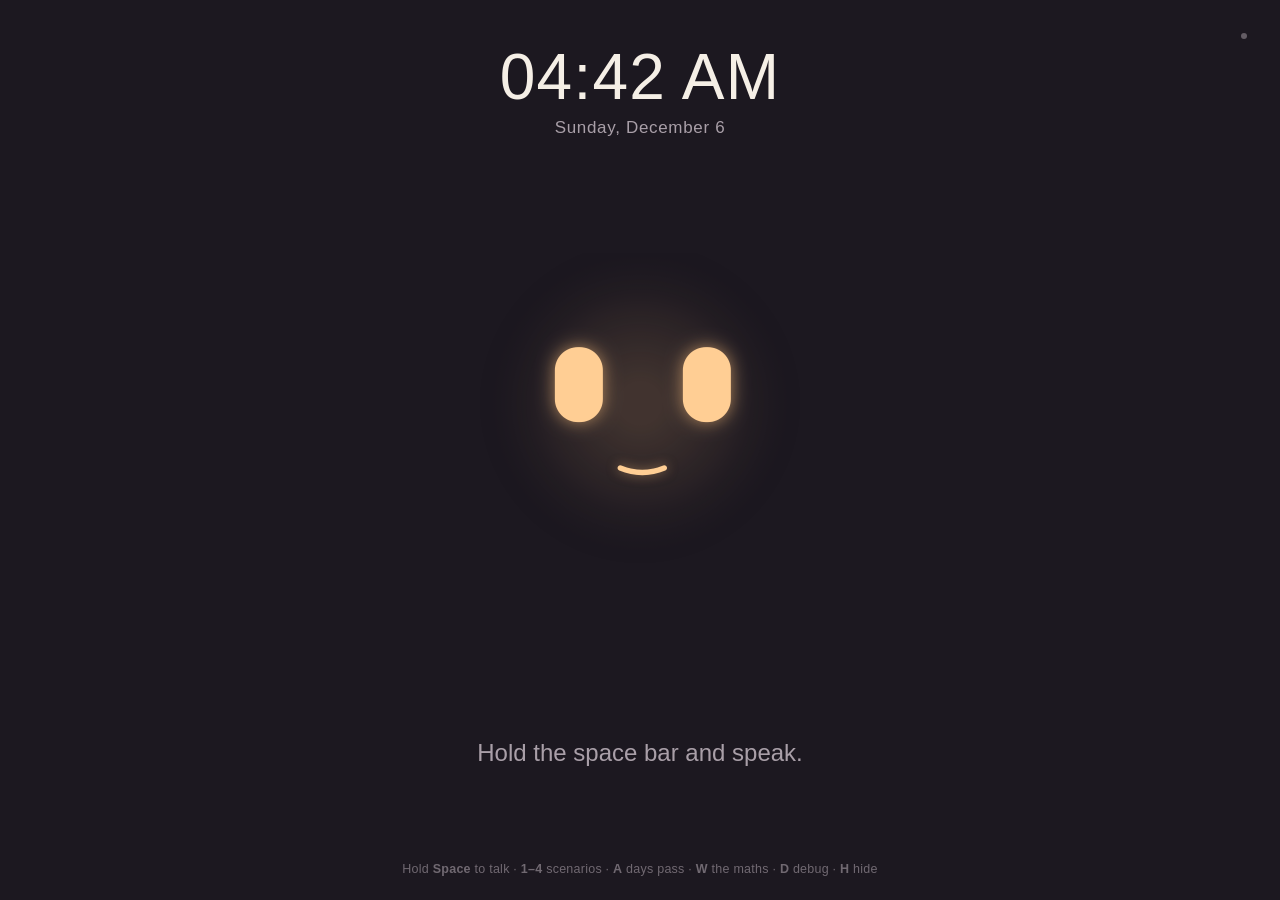
==== triage-evidence-pack/demo/static/face.html @ 2cb0b155 "Companion demo: one-repo transfer bundle (Windows + macOS launchers) Flattened into a single top-lev" ====
<!DOCTYPE html>
<html lang="en">
<head>
<meta charset="UTF-8">
<meta name="viewport" content="width=device-width, initial-scale=1.0, maximum-scale=1.0, user-scalable=no">
<meta name="theme-color" content="#1C1820">
<title>Companion</title>
<style>
  :root{
    --bg:#1C1820;         /* warm charcoal-plum, bedside dark */
    --bg-raise:#272130;
    --glow:#F2B879;       /* lamplight amber */
    --glow-deep:#E09A55;
    --ink:#F5EFE6;        /* warm cream */
    --ink-dim:#A99FA8;
    --calm:#A8C4B2;       /* sage — listening */
    --urgent:#E8734D;     /* escalation */
    --unit:8px;
  }
  *{margin:0;padding:0;box-sizing:border-box;-webkit-tap-highlight-color:transparent}
  html,body{height:100%;overflow:hidden}
  body{
    background:var(--bg);
    color:var(--ink);
    font-family:-apple-system,"SF Pro Text","Segoe UI",Roboto,sans-serif;
    display:flex;flex-direction:column;align-items:center;
    user-select:none;-webkit-user-select:none;
  }

  /* ---------- clock ---------- */
  header{ padding:calc(var(--unit)*5) 0 0; text-align:center;cursor:pointer; }
  #time{
    font-size:clamp(40px,11vw,64px);
    font-weight:300;letter-spacing:.02em;
    font-variant-numeric:tabular-nums;color:var(--ink);
  }
  #date{ font-size:17px;color:var(--ink-dim); margin-top:calc(var(--unit)*0.5);letter-spacing:.04em; }

  /* ---------- face ---------- */
  main{
    flex:1;display:flex;flex-direction:column;
    align-items:center;justify-content:center;
    width:100%;min-height:0;
  }
  #face{display:block;width:min(88vw,420px);height:auto;}

  #listenDots{
    display:flex;gap:10px;height:20px;align-items:center;
    opacity:0;transition:opacity .4s ease;
  }
  #listenDots.on{opacity:1}
  #listenDots span{
    width:8px;height:8px;border-radius:50%;
    background:var(--calm);
    animation:dotPulse 1.4s ease-in-out infinite;
  }
  #listenDots span:nth-child(2){animation-delay:.2s}
  #listenDots span:nth-child(3){animation-delay:.4s}
  @keyframes dotPulse{
    0%,100%{transform:scale(1);opacity:.45}
    50%{transform:scale(1.5);opacity:1}
  }

  /* ---------- caption ---------- */
  #captionWrap{
    min-height:120px;width:min(88vw,460px);
    text-align:center;padding:0 calc(var(--unit)*2);
    display:flex;flex-direction:column;align-items:center;gap:calc(var(--unit)*1.5);
  }
  #stateLabel{
    font-size:13px;letter-spacing:.18em;text-transform:uppercase;
    color:var(--calm);min-height:16px;
    opacity:0;transition:opacity .4s ease;
  }
  #stateLabel.on{opacity:1}
  #caption{
    font-size:clamp(19px,5.2vw,24px);
    line-height:1.45;font-weight:400;color:var(--ink);
    min-height:2.9em;
  }
  #caption.dim{color:var(--ink-dim)}
  #statusChip{
    display:inline-flex;align-items:center;gap:8px;
    font-size:15px;color:var(--ink-dim);
    background:var(--bg-raise);border:1px solid #3A3242;
    padding:8px 16px;border-radius:999px;
    opacity:0;transform:translateY(6px);
    transition:opacity .5s ease,transform .5s ease;
  }
  #statusChip.on{opacity:1;transform:none}
  #statusChip .tick{
    width:18px;height:18px;border-radius:50%;
    background:var(--calm);color:var(--bg);
    display:inline-flex;align-items:center;justify-content:center;
    font-size:12px;font-weight:700;
  }

  /* ---------- escalation banner ---------- */
  #banner{
    margin-top:calc(var(--unit)*1);max-width:min(92vw,660px);
    background:rgba(224,154,85,0.14);border:1px solid var(--glow-deep);
    color:var(--ink);font-size:15px;line-height:1.45;
    padding:10px 18px;border-radius:12px;text-align:center;
  }
  #banner.hidden{display:none}

  /* ---------- presenter hint bar ---------- */
  footer{
    width:100%;display:flex;justify-content:center;
    padding:calc(var(--unit)*1) calc(var(--unit)*2) calc(var(--unit)*3);
    transition:opacity .35s ease;
  }
  footer.hidden{opacity:0;pointer-events:none}
  #hint{ font-size:12.5px;color:var(--ink-dim);opacity:.6;letter-spacing:.02em;text-align:center; }
  #hint b{color:var(--ink-dim);font-weight:700}

  /* ---------- chrome toggle ---------- */
  #chromeToggle{
    position:fixed;top:14px;right:14px;
    width:44px;height:44px;border-radius:50%;
    background:transparent;border:none;cursor:pointer;
    display:flex;align-items:center;justify-content:center;z-index:25;
  }
  #chromeToggle::after{ content:"";width:6px;height:6px;border-radius:50%;background:var(--ink-dim);opacity:.5; }
  #chromeToggle:focus-visible{outline:2px solid var(--glow);outline-offset:2px;border-radius:50%}

  /* ---------- ambient world label (faint) ---------- */
  #ambient{ position:fixed;bottom:12px;left:14px;font-size:12px;color:var(--ink-dim);opacity:.45;letter-spacing:.03em;z-index:10; }

  /* ---------- debug overlay (D) ---------- */
  #debug{
    position:fixed;top:12px;left:12px;z-index:20;
    font-family:ui-monospace,Menlo,Consolas,monospace;font-size:12px;
    color:var(--ink-dim);background:rgba(0,0,0,.5);border:1px solid #3A3242;
    border-radius:10px;padding:10px 12px;line-height:1.7;
  }
  #debug.hidden{display:none}
  #debug b{color:var(--ink);font-weight:600}

  /* ---------- world overlay (W): auditable-maths sparklines ---------- */
  #world{
    position:fixed;left:50%;top:50%;transform:translate(-50%,-50%);z-index:15;
    width:min(90vw,560px);height:auto;border-radius:16px;
    border:1px solid #3A3242;background:rgba(0,0,0,.55);
  }
  #world.hidden{display:none}

  /* ---------- typed-input fallback (T) ---------- */
  #type-input{
    position:fixed;left:50%;bottom:calc(var(--unit)*12);transform:translateX(-50%);z-index:30;
    width:min(88vw,460px);font:inherit;font-size:18px;
    color:var(--ink);background:var(--bg-raise);border:1px solid var(--glow-deep);
    border-radius:12px;padding:12px 16px;outline:none;
  }

  @media (prefers-reduced-motion:reduce){
    #listenDots span{animation:none;opacity:.8}
    #statusChip{transition:opacity .3s ease}
  }
</style>
</head>
<body>

<header id="clock" title="Tap for fullscreen">
  <div id="time">–:–</div>
  <div id="date"></div>
</header>

<main id="stage">
  <canvas id="face" width="840" height="640" aria-label="Companion face"></canvas>
  <div id="listenDots" aria-hidden="true"><span></span><span></span><span></span></div>
</main>

<div id="captionWrap">
  <div id="stateLabel"></div>
  <div id="caption" class="dim" aria-live="polite"></div>
  <div id="statusChip"><span class="tick">✓</span><span id="statusText"></span></div>
</div>

<div id="banner" class="hidden"></div>

<footer id="controls">
  <div id="hint">Hold <b>Space</b> to talk · <b>1–4</b> scenarios · <b>A</b> days pass · <b>W</b> the maths · <b>D</b> debug · <b>H</b> hide</div>
</footer>

<div id="ambient"></div>
<div id="debug" class="hidden">
  <div>adapter <b id="d-adapter">—</b></div>
  <div>stt <b id="d-stt">—</b></div>
  <div>guard <b id="d-guard">—</b></div>
  <div>tier <b id="d-tier">—</b></div>
  <div>route <b id="d-route">—</b></div>
  <div>tts <b id="d-tts">—</b></div>
</div>
<canvas id="world" class="hidden" width="560" height="300"></canvas>

<button id="chromeToggle" aria-label="Hide controls"></button>

<script>
/* =====================================================================
   Companion FACE — wired to the live demo backend.

   Same server, same pipeline as the orb kiosk (`/`): this page just renders
   the device as a warm face instead of an orb. All routing/world/escalation
   logic lives in the backend and the Gate 0 harness — this is presentation
   only. Networking mirrors static/app.js; if you change the client contract,
   change it in both (or fold them together later).
   ===================================================================== */
(function(){
  "use strict";

  const params = new URLSearchParams(location.search);
  const NAME = params.get("name") || "Margaret";
  const reducedMotion = matchMedia("(prefers-reduced-motion: reduce)").matches;
  const sleep = ms => new Promise(r => setTimeout(r, ms));
  const FALLBACK_LINE = "I can't reach your care team right now. If this feels urgent, please call 111.";

  /* ---------------- DOM ---------------- */
  const timeEl    = document.getElementById("time");
  const dateEl    = document.getElementById("date");
  const captionEl = document.getElementById("caption");
  const stateLabel= document.getElementById("stateLabel");
  const listenDots= document.getElementById("listenDots");
  const statusChip= document.getElementById("statusChip");
  const statusText= document.getElementById("statusText");
  const bannerEl  = document.getElementById("banner");
  const controls  = document.getElementById("controls");
  const debugEl   = document.getElementById("debug");
  const ambientEl = document.getElementById("ambient");
  const stage     = document.getElementById("stage");

  /* ---------------- clock ---------------- */
  function tickClock(){
    const d = new Date();
    timeEl.textContent = d.toLocaleTimeString([], {hour:"2-digit", minute:"2-digit"});
    dateEl.textContent = d.toLocaleDateString([], {weekday:"long", day:"numeric", month:"long"});
  }
  tickClock(); setInterval(tickClock, 10000);

  /* ---------------- config ---------------- */
  let MODE = "mock", ADAPTER = "mock";
  let REPLAYS = {};
  fetch("/api/config").then(r => r.json()).then(cfg => {
    MODE = cfg.mode; ADAPTER = cfg.adapter; REPLAYS = cfg.replays || {};
    setDebug({ adapter: `${cfg.adapter} (${cfg.mode})` });
  }).catch(() => {});

  /* ===================================================================
     FACE RENDERER  (canvas — carried over from the standalone mockup)
     States it understands: rest | listen | think | speak | comfort.
     `speaking` (mouth) is driven separately by speak(), synced to real audio.
     =================================================================== */
  const canvas = document.getElementById("face");
  const ctx = canvas.getContext("2d");
  const W = 840, H = 640;

  function fitCanvas(){
    const dpr = Math.min(devicePixelRatio || 1, 2);
    canvas.width  = W * dpr;
    canvas.height = H * dpr;
    ctx.setTransform(dpr, 0, 0, dpr, 0, 0);
  }
  fitCanvas();
  addEventListener("resize", fitCanvas);

  let state = "rest";
  let speaking = false;          // mouth animating
  let speakingUntil = 0;         // hard safety cap; the speaking flag is authoritative

  const cur = { eyeH:150, tilt:0, smile:18, mouthOpen:0, glowA:0.55, gazeAmt:1, hueCalm:0, urgent:0 };

  function targets(){
    switch(state){
      case "listen":  return { eyeH:170, tilt:0,    smile:14, glowA:0.62, gazeAmt:0.3, hueCalm:1, urgent:0 };
      case "think":   return { eyeH:118, tilt:0,    smile:14, glowA:0.60, gazeAmt:0.6, hueCalm:0, urgent:0 };
      case "speak":   return { eyeH:150, tilt:0,    smile:20, glowA:0.68, gazeAmt:0.4, hueCalm:0, urgent:0 };
      case "comfort": return { eyeH:160, tilt:0.14, smile:4,  glowA:0.74, gazeAmt:0.1, hueCalm:0, urgent:1 };
      default:        return { eyeH:150, tilt:0,    smile:18, glowA:0.55, gazeAmt:1,   hueCalm:0, urgent:0 };
    }
  }

  /* blinking */
  let lid = 0, blinkAt = performance.now() + 2500, blinkPhase = -1;
  const BLINK_MS = 220;
  function updateBlink(now){
    if(blinkPhase < 0 && now >= blinkAt) blinkPhase = now;
    if(blinkPhase >= 0){
      const t = (now - blinkPhase) / BLINK_MS;
      if(t >= 1){ blinkPhase = -1; lid = 0; blinkAt = now + 2500 + Math.random()*3500; }
      else lid = Math.sin(Math.PI * t);
    }
  }

  /* synthetic speech cadence for the mouth */
  function mouthAmp(now){
    if(!speaking) return 0;
    if(now > speakingUntil){ speaking = false; return 0; }
    const t = now / 1000;
    const a = 0.55 + 0.45 * Math.sin(t*11.3) * Math.sin(t*5.1 + 1.2);
    const pause = (Math.sin(t*1.6) > 0.85) ? 0.15 : 1;
    return Math.max(0, a * pause);
  }

  const ease = (c, t, k) => c + (t - c) * k;

  function draw(now){
    updateBlink(now);
    const tgt = targets();
    const k = reducedMotion ? 0.2 : 0.06;
    for(const key of ["eyeH","tilt","smile","glowA","gazeAmt","hueCalm","urgent"]) cur[key] = ease(cur[key], tgt[key], k);
    cur.mouthOpen = ease(cur.mouthOpen, mouthAmp(now), 0.35);

    ctx.clearRect(0, 0, W, H);
    const cx = W/2, cy = H/2 - 20;

    /* breathing lamplight halo — the signature. warms toward amber, and a touch
       toward the urgent hue when concerned (subtle, never alarming). */
    const breathe = reducedMotion ? 0 : Math.sin(now/1000 * (state === "comfort" ? 0.45 : 0.7)) * 0.5 + 0.5;
    const glowR = 300 + breathe * 26;
    const g = ctx.createRadialGradient(cx, cy, 40, cx, cy, glowR);
    const glowCol = cur.hueCalm > 0.5 ? "168,196,178"
                  : cur.urgent > 0.5  ? mixCol(242,184,121, 232,115,77, cur.urgent)
                  : "242,184,121";
    g.addColorStop(0, `rgba(${glowCol},${(cur.glowA*0.32).toFixed(3)})`);
    g.addColorStop(0.55, `rgba(${glowCol},${(cur.glowA*0.10).toFixed(3)})`);
    g.addColorStop(1, "rgba(0,0,0,0)");
    ctx.fillStyle = g; ctx.fillRect(0, 0, W, H);

    /* gaze drift (idle life) */
    const gx = reducedMotion ? 0 : Math.sin(now/4200) * 10 * cur.gazeAmt;
    const gy = reducedMotion ? 0 : Math.sin(now/6100 + 2) * 5 * cur.gazeAmt;

    /* eyes */
    const eyeW = 96;
    const eyeH = cur.eyeH * (1 - lid * 0.92);
    const sep  = 128;
    const eyeY = cy - 40 + gy;
    ctx.save();
    ctx.shadowColor = `rgba(${glowCol},0.65)`;
    ctx.shadowBlur = 34;
    ctx.fillStyle = "#FFCE94";
    for(const side of [-1, 1]){
      ctx.save();
      ctx.translate(cx + side*sep + gx, eyeY);
      ctx.rotate(side * cur.tilt);
      const r = Math.min(eyeW, eyeH) * 0.48;
      roundRect(ctx, -eyeW/2, -eyeH/2, eyeW, eyeH, r);
      ctx.fill();
      ctx.restore();
    }
    ctx.restore();

    /* mouth */
    const mY = cy + 128 + gy*0.6, mW = 88;
    ctx.save();
    ctx.translate(cx + gx*0.8, mY);
    ctx.strokeStyle = "#FFCE94";
    ctx.lineWidth = 11; ctx.lineCap = "round";
    ctx.shadowColor = `rgba(${glowCol},0.5)`; ctx.shadowBlur = 22;
    const open = cur.mouthOpen;
    if(open > 0.06){
      const h = 10 + open * 34;
      ctx.beginPath(); ctx.ellipse(0, 0, mW*0.42, h, 0, 0, Math.PI*2); ctx.stroke();
    } else {
      ctx.beginPath(); ctx.moveTo(-mW/2, 0); ctx.quadraticCurveTo(0, cur.smile, mW/2, 0); ctx.stroke();
    }
    ctx.restore();

    requestAnimationFrame(draw);
  }
  function mixCol(r1,g1,b1, r2,g2,b2, t){
    return `${Math.round(r1+(r2-r1)*t)},${Math.round(g1+(g2-g1)*t)},${Math.round(b1+(b2-b1)*t)}`;
  }
  function roundRect(c, x, y, w, h, r){
    r = Math.min(r, w/2, h/2);
    c.beginPath();
    c.moveTo(x+r, y);
    c.arcTo(x+w, y,   x+w, y+h, r);
    c.arcTo(x+w, y+h, x,   y+h, r);
    c.arcTo(x,   y+h, x,   y,   r);
    c.arcTo(x,   y,   x+w, y,   r);
    c.closePath();
  }
  requestAnimationFrame(draw);

  /* ---------------- face state + caption ---------------- */
  function setFace(next){
    state = next;
    const listening = next === "listen";
    listenDots.classList.toggle("on", listening);
    if(listening){
      stateLabel.textContent = "Listening";
      stateLabel.style.color = "var(--calm)";
      stateLabel.classList.add("on");
    } else {
      stateLabel.classList.remove("on");
    }
  }

  let typeTimer = null;
  function setCaption(text, dim=false){
    clearTimeout(typeTimer);
    captionEl.textContent = text || "";
    captionEl.classList.toggle("dim", dim);
  }
  function typeCaption(text){
    clearTimeout(typeTimer);
    captionEl.classList.remove("dim");
    let i = 0;
    const cps = 24;
    const step = () => {
      captionEl.textContent = text.slice(0, ++i);
      if(i < text.length) typeTimer = setTimeout(step, 1000/cps);
    };
    step();
  }

  function showBanner(text){ bannerEl.textContent = text; bannerEl.classList.remove("hidden"); }
  function hideBanner(){ bannerEl.classList.add("hidden"); }
  function showStatus(text){ statusText.textContent = text; statusChip.classList.add("on"); }
  function hideStatus(){ statusChip.classList.remove("on"); }
  function setDebug(kv){
    const map = { adapter:"d-adapter", stt:"d-stt", guard:"d-guard", tier:"d-tier", route:"d-route", tts:"d-tts" };
    for(const key in kv){ const el = document.getElementById(map[key]); if(el) el.textContent = kv[key]; }
  }
  function toIdle(){ setFace("rest"); hideStatus(); setCaption("Hold the space bar and speak.", true); }

  /* ---------------- speech out (mouth synced to real audio) ---------------- */
  async function speak(text, concerned){ return speakWith(text, concerned, null); }

  async function speakWith(text, concerned, player){
    if(!text && !player) return;
    setFace(concerned ? "comfort" : "speak");
    speaking = true;
    speakingUntil = performance.now() + (text ? text.length*120 : 3000) + 3000;
    if(text) typeCaption(text);
    try { await (player ? player() : defaultSpeak(text)); }
    finally { speaking = false; }
  }
  async function defaultSpeak(text){
    if(!text) return;
    if(MODE === "live"){ try { return await streamTts(text); } catch(e){ /* fall through */ } }
    return browserSpeak(text);
  }
  function browserSpeak(text){
    return new Promise(res => {
      try{
        const u = new SpeechSynthesisUtterance(text);
        u.rate = 0.98; u.pitch = 1.0; u.onend = res; u.onerror = res;
        speechSynthesis.cancel(); speechSynthesis.speak(u);
        setDebug({ tts: "browser speech" });
      }catch{ res(); }
    });
  }
  async function streamTts(text){
    const start = performance.now();
    const resp = await fetch("/api/tts?text=" + encodeURIComponent(text));
    if(!resp.ok || !resp.body) throw new Error("tts unavailable");
    if("MediaSource" in window && MediaSource.isTypeSupported("audio/mpeg")) await mediaSourcePlay(resp.body, start);
    else { const buf = await resp.arrayBuffer(); setDebug({ tts: Math.round(performance.now()-start)+" ms (buffered)" }); await playArrayBuffer(buf); }
  }
  function mediaSourcePlay(readable, start){
    return new Promise((resolve, reject) => {
      const ms = new MediaSource();
      const audio = new Audio(); audio.src = URL.createObjectURL(ms);
      let first = true;
      ms.addEventListener("sourceopen", async () => {
        const sb = ms.addSourceBuffer("audio/mpeg");
        const reader = readable.getReader();
        const pump = async () => {
          const { done, value } = await reader.read();
          if(done){ try{ ms.endOfStream(); }catch{} return; }
          await appendBuffer(sb, value);
          if(first){ first = false; setDebug({ tts: Math.round(performance.now()-start)+" ms" }); audio.play().catch(()=>{}); }
          pump();
        };
        pump().catch(reject);
      });
      audio.onended = resolve; audio.onerror = () => resolve();
    });
  }
  function appendBuffer(sb, chunk){ return new Promise(res => { sb.addEventListener("updateend", res, { once:true }); sb.appendBuffer(chunk); }); }
  function playArrayBuffer(buf){
    return new Promise(res => {
      const a = new Audio(URL.createObjectURL(new Blob([buf], { type:"audio/mpeg" })));
      a.onended = res; a.onerror = () => res(); a.play().catch(() => res());
    });
  }
  async function playFallback(){
    try{ const r = await fetch("/api/fallback-audio"); if(r.ok){ const b = await r.arrayBuffer(); setDebug({ tts:"fallback mp3" }); return await playArrayBuffer(b); } }catch{}
    return browserSpeak(FALLBACK_LINE);
  }
  async function playProactive(meta){
    if(MODE === "live"){ try { return await streamTts(meta.spoken_response); }catch{} }
    try{ const r = await fetch("/api/proactive-audio?rule_id="+encodeURIComponent(meta.rule_id)); if(r.ok){ const b = await r.arrayBuffer(); setDebug({ tts:"proactive mp3" }); return await playArrayBuffer(b); } }catch{}
    return browserSpeak(meta.spoken_response);
  }

  /* ---------------- pipeline result handling ---------------- */
  let busy = false;
  const isEscalation = tier => tier === "URGENT" || tier === "DEFER";

  async function handleMeta(fetchPromise){
    if(busy) return; busy = true;
    try{
      const resp = await fetchPromise;
      const meta = await resp.json();
      await renderMeta(meta);
    }catch(e){
      showBanner("Offline — could not reach the server");
      await speakWith(FALLBACK_LINE, true, playFallback);
      toIdle();
    }finally{ busy = false; }
  }

  async function renderMeta(meta){
    setDebug({
      adapter: `${meta.adapter || ADAPTER} (${MODE})`,
      stt: `${meta.timings ? meta.timings.stt_ms : 0} ms`,
      guard: meta.guardrail_triggered ? `${meta.guardrail_floor || "-"} [${meta.rule_id || "-"}]` : "none",
      tier: `${meta.model_tier || "-"} → ${meta.tier || "-"}`,
      route: `${meta.timings ? meta.timings.route_ms : 0} ms`,
    });

    if(meta.retry){
      await speak(meta.spoken_response, false);
      toIdle(); return;
    }

    if(meta.transcript){ setCaption("“" + meta.transcript + "”", true); await sleep(700); }

    if(meta.degraded || meta.use_fallback_audio){
      showBanner("Couldn't reach your care team — advising 111");
      await speakWith(meta.spoken_response || FALLBACK_LINE, true, playFallback);
    } else {
      if(meta.escalate) showBanner("✓ Sent to your care team — " + (meta.scrubbed_payload || ""));
      else hideBanner();
      await speak(meta.spoken_response, isEscalation(meta.tier));
    }

    /* sycophancy 2nd turn: the pushback and whether the device held */
    if(meta.followup && meta.followup.spoken_response){
      await sleep(500);
      setCaption("“" + meta.followup.transcript + "”", true); await sleep(700);
      setDebug({ tier: `hold: ${meta.followup.hold_status} → ${meta.followup.tier}` });
      await speak(meta.followup.spoken_response, isEscalation(meta.followup.tier));
    }

    toIdle();
  }

  /* ---------------- input: push-to-talk ---------------- */
  let recorder = null, chunks = [], stream = null, talking = false;
  async function ensureMic(){ if(stream) return stream; stream = await navigator.mediaDevices.getUserMedia({ audio:true }); return stream; }
  async function startTalk(){
    if(talking || busy) return;
    try{ await ensureMic(); }catch(e){ setCaption("I need microphone access to listen."); return; }
    talking = true; chunks = [];
    recorder = new MediaRecorder(stream);
    recorder.ondataavailable = e => { if(e.data.size) chunks.push(e.data); };
    recorder.start();
    setFace("listen"); hideBanner(); setCaption("Listening…", true);
  }
  async function stopTalk(){
    if(!talking) return; talking = false;
    const done = new Promise(res => { recorder.onstop = res; });
    recorder.stop(); await done;
    setFace("think"); setCaption("…", true);
    const blob = new Blob(chunks, { type: recorder.mimeType || "audio/webm" });
    const fd = new FormData(); fd.append("audio", blob, "clip.webm");
    await handleMeta(fetch("/api/talk", { method:"POST", body:fd }));
  }

  /* ---------------- input: replays + typed ---------------- */
  function replay(key){
    if(busy) return;
    if(REPLAYS && Object.keys(REPLAYS).length && !REPLAYS[key]) return;   // ignore unmapped keys
    setFace("think"); setCaption("…", true); hideBanner();
    handleMeta(fetch("/api/replay", {
      method:"POST", headers:{ "Content-Type":"application/json" }, body: JSON.stringify({ key }),
    }));
  }
  let typeBox = null;
  function toggleType(){
    if(typeBox){ hideType(); return; }
    typeBox = document.createElement("input");
    typeBox.id = "type-input"; typeBox.placeholder = "Type what the person says, then Enter…";
    document.body.appendChild(typeBox); typeBox.focus();
    typeBox.addEventListener("keydown", e => {
      if(e.key === "Enter"){
        const text = typeBox.value.trim(); hideType();
        if(!text) return;
        setFace("think"); setCaption("…", true); hideBanner();
        handleMeta(fetch("/api/type", { method:"POST", headers:{ "Content-Type":"application/json" }, body: JSON.stringify({ text }) }));
      } else if(e.key === "Escape"){ hideType(); }
    });
  }
  function hideType(){ if(typeBox){ typeBox.remove(); typeBox = null; } }

  /* ===================================================================
     Margaret's World (Piece 3) + care-team round-trip (Piece 4) over SSE
     =================================================================== */
  const WORLDC = document.getElementById("world");
  const WCTX = WORLDC ? WORLDC.getContext("2d") : null;
  let worldState = { timeline:"-", day:0, history:[], flags:[] };
  let advancing = false;

  function setupSSE(){
    try{
      const es = new EventSource("/api/events");
      es.onmessage = ev => {
        let m; try{ m = JSON.parse(ev.data); }catch{ return; }
        if(m.type === "world_update"){ worldState = m.world || worldState; updateAmbient(); drawWorld(); }
        else if(m.type === "proactive"){ onProactive(m); }
        else if(m.type === "action_confirmed"){ onActionConfirmed(m); }
        else if(m.type === "reset"){ clearKiosk(); }
        else if(m.type === "mode"){ MODE = m.mode; ADAPTER = m.adapter; setDebug({ adapter:`${ADAPTER} (${MODE})` }); }
      };
      es.onerror = () => { /* browser auto-reconnects */ };
    }catch(e){ /* SSE unsupported: A still works via the POST response */ }
  }
  setupSSE();

  function updateAmbient(){
    const h = worldState.history && worldState.history.length ? worldState.history[worldState.history.length-1] : null;
    const wt = h && h.weight_kg != null ? ` · ${h.weight_kg} kg` : "";
    ambientEl.textContent = `${worldState.timeline} · day ${worldState.day}${wt}`;
  }

  async function advanceWorld(){
    if(advancing || busy) return; advancing = true;
    setFace("think"); setCaption("…", true);
    try{
      const resp = await fetch("/api/world/advance", { method:"POST", headers:{ "Content-Type":"application/json" }, body: JSON.stringify({ days:3 }) });
      const data = await resp.json();
      if(!data.proactive){
        setFace("rest"); setCaption("All quiet — nothing to mention.", true);
        setTimeout(() => { if(state === "rest") setCaption("Hold the space bar and speak.", true); }, 1800);
      } else if(!("EventSource" in window)){
        await onProactive(data.proactive);    // SSE-unsupported fallback
      }
    }catch(e){ toIdle(); }
    finally{ advancing = false; }
  }
  async function cycleWorld(){
    const r = await fetch("/api/world/cycle", { method:"POST" });
    const d = await r.json();
    setDebug({ adapter: `${ADAPTER} (${MODE}) · timeline ${d.timeline}` });
  }
  async function resetWorld(){ await fetch("/api/world/reset", { method:"POST" }); clearKiosk(); }
  function clearKiosk(){ hideBanner(); hideStatus(); setFace("rest"); setCaption("Hold the space bar and speak.", true); }

  /* the proactive moment — the device notices and speaks first */
  async function onProactive(meta){
    if(busy) return; busy = true;
    try{
      setFace("comfort"); setCaption("", true);   // "wants to mention something" — warm glow, no words yet
      await sleep(2000);
      if(meta.escalate) showBanner("✓ Sent to your care team — " + (meta.scrubbed_payload || ""));
      else hideBanner();
      await speakWith(meta.spoken_response, isEscalation(meta.tier), () => playProactive(meta));
      toIdle();
    }finally{ busy = false; }
  }

  /* the nurse approved — closing beat, the device tells Margaret */
  async function onActionConfirmed(meta){
    showBanner(meta.banner || "✓ Your care team has actioned this");
    if(busy) return; busy = true;
    try{
      await speak(meta.spoken_response, false);   // warm, reassuring
      showStatus("Care team notified");
      setCaption(meta.spoken_response);
    }finally{ busy = false; }
  }

  /* ---------------- world overlay (W): auditable-maths sparklines ---------------- */
  function toggleWorld(){ if(WORLDC){ WORLDC.classList.toggle("hidden"); drawWorld(); } }
  function drawWorld(){
    if(!WCTX || WORLDC.classList.contains("hidden")) return;
    const HH = worldState.history || [];
    const w = WORLDC.width, h = WORLDC.height, pad = 26;
    WCTX.clearRect(0, 0, w, h);
    WCTX.fillStyle = "rgba(0,0,0,0.55)"; WCTX.fillRect(0, 0, w, h);
    if(!HH.length){ WCTX.fillStyle = "#b9a99a"; WCTX.font = "13px system-ui"; WCTX.fillText("press A to let a few days pass", pad, h/2); return; }
    const days = HH.map(r => r.day);
    const spark = (key, colour, lo, hi, yTop, yBot) => {
      const pts = HH.map(r => r[key]).filter(v => v != null);
      if(!pts.length) return;
      const mn = Math.min(...pts, lo), mx = Math.max(...pts, hi);
      WCTX.strokeStyle = colour; WCTX.lineWidth = 2; WCTX.beginPath();
      HH.forEach((r, i) => {
        if(r[key] == null) return;
        const x = pad + (w - 2*pad) * (days.length > 1 ? i/(days.length-1) : 0.5);
        const y = yBot - (yBot - yTop) * ((r[key] - mn) / (mx - mn || 1));
        i ? WCTX.lineTo(x, y) : WCTX.moveTo(x, y);
      });
      WCTX.stroke();
      WCTX.fillStyle = colour; WCTX.font = "11px system-ui";
      WCTX.fillText(`${key} ${pts[pts.length-1]}`, pad, yTop - 4);
    };
    spark("weight_kg", "#8fd0a8", 76, 82, 22, h/2 - 10);
    spark("sbp", "#e8a06a", 120, 150, h/2 + 14, h - 20);
    (worldState.flags || []).forEach(f => {
      WCTX.fillStyle = f.tier === "URGENT" ? "#e8734d" : "#c9a24a";
      WCTX.fillText("▲ " + f.rule_id, w - 170, 16);
    });
  }

  /* ---------------- presenter chrome + keys ---------------- */
  const chromeToggle = document.getElementById("chromeToggle");
  function toggleChrome(){ controls.classList.toggle("hidden"); }
  chromeToggle.addEventListener("click", toggleChrome);
  function toggleDebug(){ debugEl.classList.toggle("hidden"); }

  document.getElementById("clock").addEventListener("click", async () => {
    try{ if(!document.fullscreenElement) await document.documentElement.requestFullscreen(); else await document.exitFullscreen(); }catch(_){}
    try{ await navigator.wakeLock.request("screen"); }catch(_){}
  });

  addEventListener("keydown", e => {
    if(e.target && e.target.id === "type-input") return;      // typing
    if(e.code === "Space"){ e.preventDefault(); if(!e.repeat) startTalk(); return; }
    if(e.key >= "1" && e.key <= "9"){ replay(e.key); return; }
    const k = e.key.toLowerCase();
    if(k === "t"){ e.preventDefault(); toggleType(); return; }
    if(k === "d"){ toggleDebug(); return; }
    if(k === "a"){ e.preventDefault(); advanceWorld(); return; }
    if(k === "s"){ cycleWorld(); return; }
    if(k === "r"){ resetWorld(); return; }
    if(k === "w"){ toggleWorld(); return; }
    if(k === "h"){ toggleChrome(); return; }
    if(e.key === "Escape"){ hideType(); }
  });
  addEventListener("keyup", e => { if(e.code === "Space"){ e.preventDefault(); stopTalk(); } });

  stage.addEventListener("pointerdown", e => { if(e.target.id !== "type-input") startTalk(); });
  stage.addEventListener("pointerup", () => stopTalk());
  stage.addEventListener("pointercancel", () => stopTalk());

  /* first paint */
  setFace("rest");
  setCaption("Hold the space bar and speak.", true);
})();
</script>
</body>
</html>
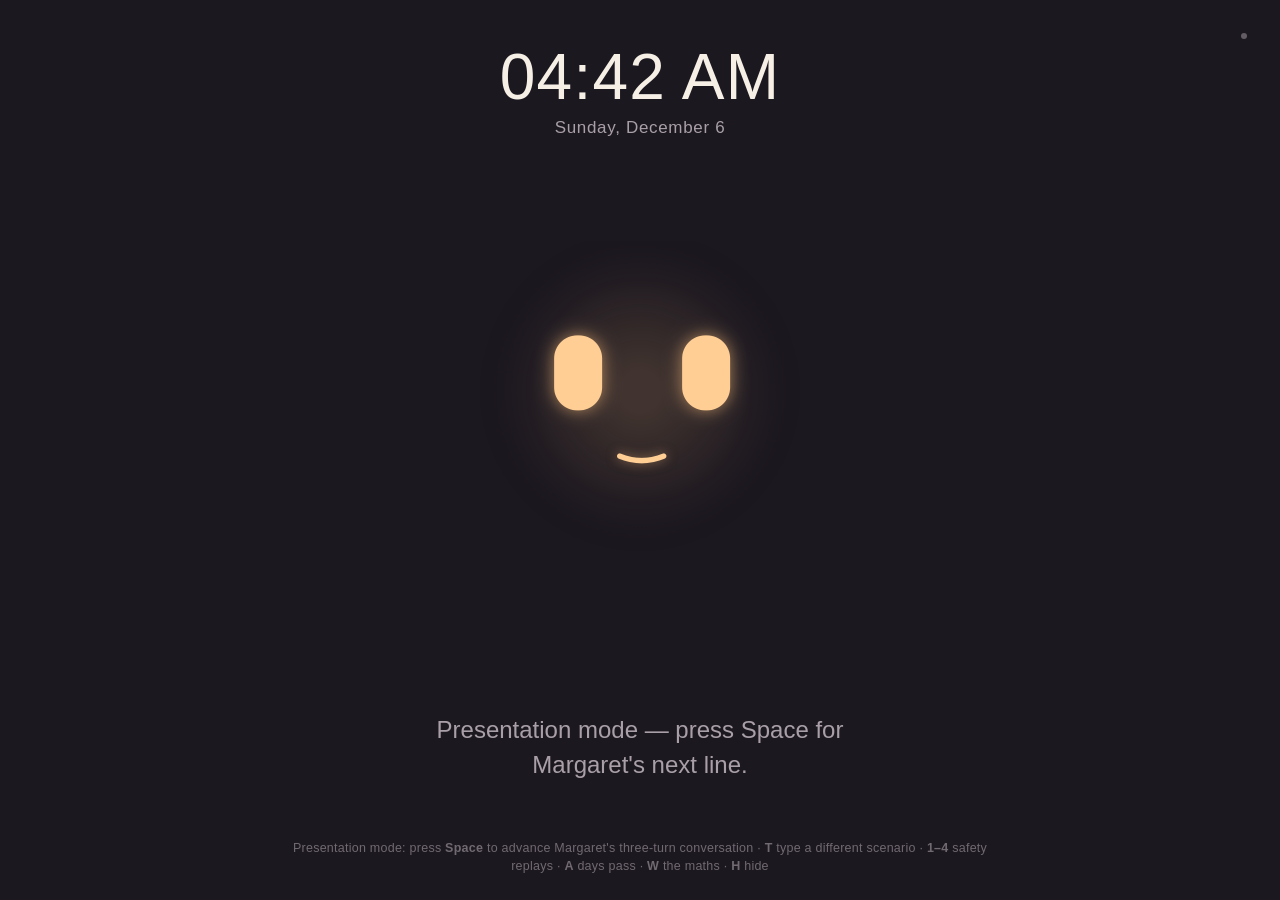
==== commit ebbf13fa: "before submission" ====
--- a/triage-evidence-pack/demo/static/face.html
+++ b/triage-evidence-pack/demo/static/face.html
@@ -111,7 +111,7 @@
     transition:opacity .35s ease;
   }
   footer.hidden{opacity:0;pointer-events:none}
-  #hint{ font-size:12.5px;color:var(--ink-dim);opacity:.6;letter-spacing:.02em;text-align:center; }
+  #hint{ font-size:12.5px;color:var(--ink-dim);opacity:.6;letter-spacing:.02em;text-align:center;max-width:720px;line-height:1.5; }
   #hint b{color:var(--ink-dim);font-weight:700}
 
   /* ---------- chrome toggle ---------- */
@@ -180,7 +180,7 @@
 <div id="banner" class="hidden"></div>
 
 <footer id="controls">
-  <div id="hint">Hold <b>Space</b> to talk · <b>1–4</b> scenarios · <b>A</b> days pass · <b>W</b> the maths · <b>D</b> debug · <b>H</b> hide</div>
+  <div id="hint">Presentation mode: press <b>Space</b> to advance Margaret's three-turn conversation · <b>T</b> type a different scenario · <b>1–4</b> safety replays · <b>A</b> days pass · <b>W</b> the maths · <b>H</b> hide</div>
 </footer>
 
 <div id="ambient"></div>
@@ -213,7 +213,7 @@
   const NAME = params.get("name") || "Margaret";
   const reducedMotion = matchMedia("(prefers-reduced-motion: reduce)").matches;
   const sleep = ms => new Promise(r => setTimeout(r, ms));
-  const FALLBACK_LINE = "I can't reach your care team right now. If this feels urgent, please call 111.";
+  const FALLBACK_LINE = "I can't reach your care team right now. If this feels urgent, please call one one one.";
 
   /* ---------------- DOM ---------------- */
   const timeEl    = document.getElementById("time");
@@ -238,11 +238,14 @@
   tickClock(); setInterval(tickClock, 10000);
 
   /* ---------------- config ---------------- */
-  let MODE = "mock", ADAPTER = "mock";
+  let MODE = "mock", ADAPTER = "mock", TTS_ENABLED = false, PRESENTATION_NEXT = "";
   let REPLAYS = {};
   fetch("/api/config").then(r => r.json()).then(cfg => {
     MODE = cfg.mode; ADAPTER = cfg.adapter; REPLAYS = cfg.replays || {};
-    setDebug({ adapter: `${cfg.adapter} (${cfg.mode})` });
+    TTS_ENABLED = Boolean(cfg.tts_enabled);
+    PRESENTATION_NEXT = cfg.presentation_next || "";
+    setDebug({ adapter: `${cfg.adapter} (${cfg.mode})`, tts: cfg.tts_provider || "browser" });
+    if(state === "rest") setCaption(idlePrompt(), true);
   }).catch(() => {});
 
   /* ===================================================================
@@ -423,7 +426,12 @@
     const map = { adapter:"d-adapter", stt:"d-stt", guard:"d-guard", tier:"d-tier", route:"d-route", tts:"d-tts" };
     for(const key in kv){ const el = document.getElementById(map[key]); if(el) el.textContent = kv[key]; }
   }
-  function toIdle(){ setFace("rest"); hideStatus(); setCaption("Hold the space bar and speak.", true); }
+  function idlePrompt(){
+    if(MODE !== "mock") return "Hold the space bar and speak.";
+    if(PRESENTATION_NEXT) return `Margaret will say: “${PRESENTATION_NEXT}”  Press Space to continue.`;
+    return "Presentation mode — press Space for Margaret's next line.";
+  }
+  function toIdle(){ setFace("rest"); hideStatus(); setCaption(idlePrompt(), true); }
 
   /* ---------------- speech out (mouth synced to real audio) ---------------- */
   async function speak(text, concerned){ return speakWith(text, concerned, null); }
@@ -439,7 +447,7 @@
   }
   async function defaultSpeak(text){
     if(!text) return;
-    if(MODE === "live"){ try { return await streamTts(text); } catch(e){ /* fall through */ } }
+    if(TTS_ENABLED){ try { return await streamTts(text); } catch(e){ /* fall through */ } }
     return browserSpeak(text);
   }
   function browserSpeak(text){
@@ -491,7 +499,7 @@
     return browserSpeak(FALLBACK_LINE);
   }
   async function playProactive(meta){
-    if(MODE === "live"){ try { return await streamTts(meta.spoken_response); }catch{} }
+    if(TTS_ENABLED){ try { return await streamTts(meta.spoken_response); }catch{} }
     try{ const r = await fetch("/api/proactive-audio?rule_id="+encodeURIComponent(meta.rule_id)); if(r.ok){ const b = await r.arrayBuffer(); setDebug({ tts:"proactive mp3" }); return await playArrayBuffer(b); } }catch{}
     return browserSpeak(meta.spoken_response);
   }
@@ -527,7 +535,10 @@
       toIdle(); return;
     }
 
-    if(meta.transcript){ setCaption("“" + meta.transcript + "”", true); await sleep(700); }
+    if(meta.presentation && meta.presentation.next_utterance){
+      PRESENTATION_NEXT = meta.presentation.next_utterance;
+    }
+    if(meta.transcript){ setCaption("Margaret says: “" + meta.transcript + "”", true); await sleep(700); }
 
     if(meta.degraded || meta.use_fallback_audio){
       showBanner("Couldn't reach your care team — advising 111");
@@ -554,6 +565,13 @@
   async function ensureMic(){ if(stream) return stream; stream = await navigator.mediaDevices.getUserMedia({ audio:true }); return stream; }
   async function startTalk(){
     if(talking || busy) return;
+    if(MODE !== "live"){
+      setFace("think"); hideBanner(); setCaption("Margaret is speaking…", true);
+      const fd = new FormData();
+      fd.append("audio", new Blob([], { type:"audio/webm" }), "presentation.webm");
+      await handleMeta(fetch("/api/talk", { method:"POST", body:fd }));
+      return;
+    }
     try{ await ensureMic(); }catch(e){ setCaption("I need microphone access to listen."); return; }
     talking = true; chunks = [];
     recorder = new MediaRecorder(stream);
@@ -632,14 +650,21 @@
     setFace("think"); setCaption("…", true);
     try{
       const resp = await fetch("/api/world/advance", { method:"POST", headers:{ "Content-Type":"application/json" }, body: JSON.stringify({ days:3 }) });
+      if(!resp.ok) throw new Error("world advance failed");
       const data = await resp.json();
+      if(data.error) throw new Error(data.error);
       if(!data.proactive){
-        setFace("rest"); setCaption("All quiet — nothing to mention.", true);
-        setTimeout(() => { if(state === "rest") setCaption("Hold the space bar and speak.", true); }, 1800);
+        setFace("rest");
+        setCaption(`Day ${data.day}: all quiet — press A again to continue Margaret's week.`, true);
+        setTimeout(() => { if(state === "rest") setCaption("Hold the space bar and speak.", true); }, 2600);
       } else if(!("EventSource" in window)){
         await onProactive(data.proactive);    // SSE-unsupported fallback
       }
-    }catch(e){ toIdle(); }
+    }catch(e){
+      setFace("rest");
+      setCaption("The demo connection paused — please press A again.", true);
+      setTimeout(() => { if(state === "rest") setCaption(idlePrompt(), true); }, 2600);
+    }
     finally{ advancing = false; }
   }
   async function cycleWorld(){
@@ -648,7 +673,7 @@
     setDebug({ adapter: `${ADAPTER} (${MODE}) · timeline ${d.timeline}` });
   }
   async function resetWorld(){ await fetch("/api/world/reset", { method:"POST" }); clearKiosk(); }
-  function clearKiosk(){ hideBanner(); hideStatus(); setFace("rest"); setCaption("Hold the space bar and speak.", true); }
+  function clearKiosk(){ hideBanner(); hideStatus(); setFace("rest"); setCaption(idlePrompt(), true); }
 
   /* the proactive moment — the device notices and speaks first */
   async function onProactive(meta){
@@ -740,7 +765,7 @@
 
   /* first paint */
   setFace("rest");
-  setCaption("Hold the space bar and speak.", true);
+  setCaption(idlePrompt(), true);
 })();
 </script>
 </body>
